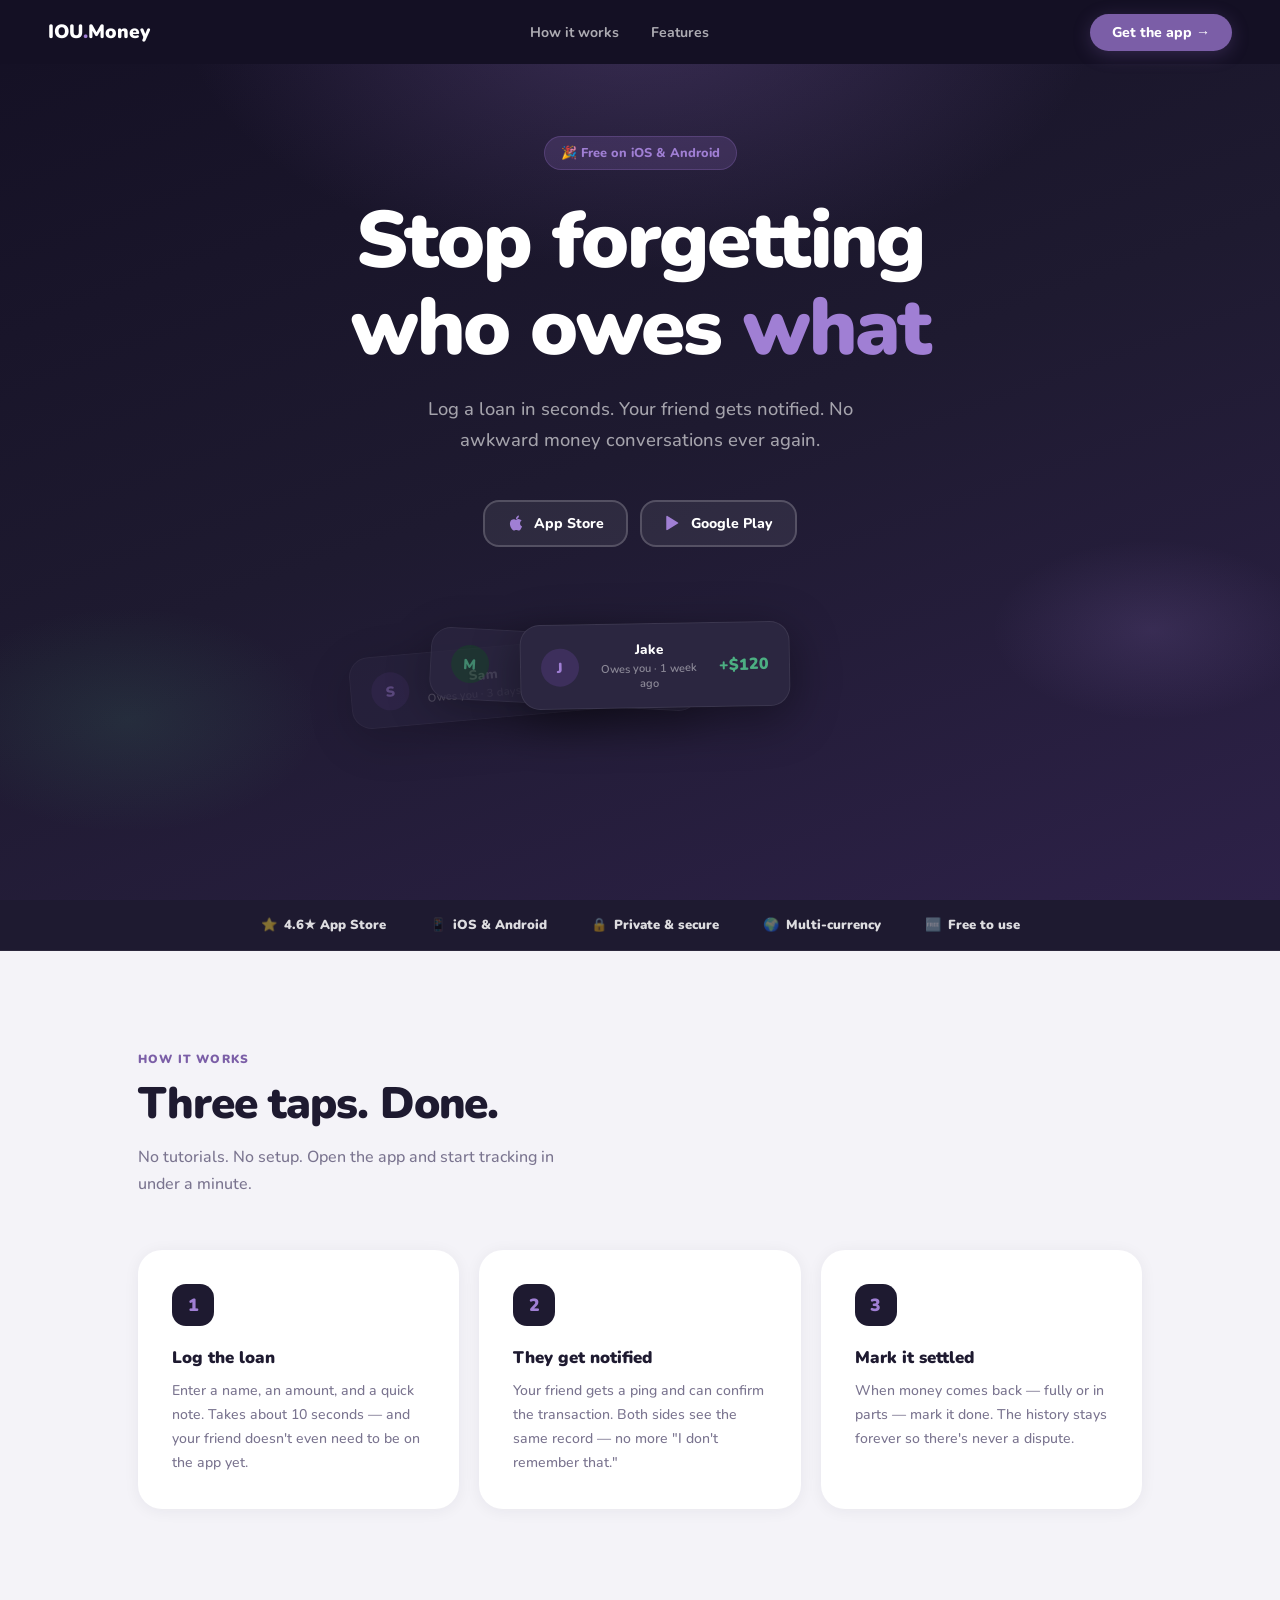
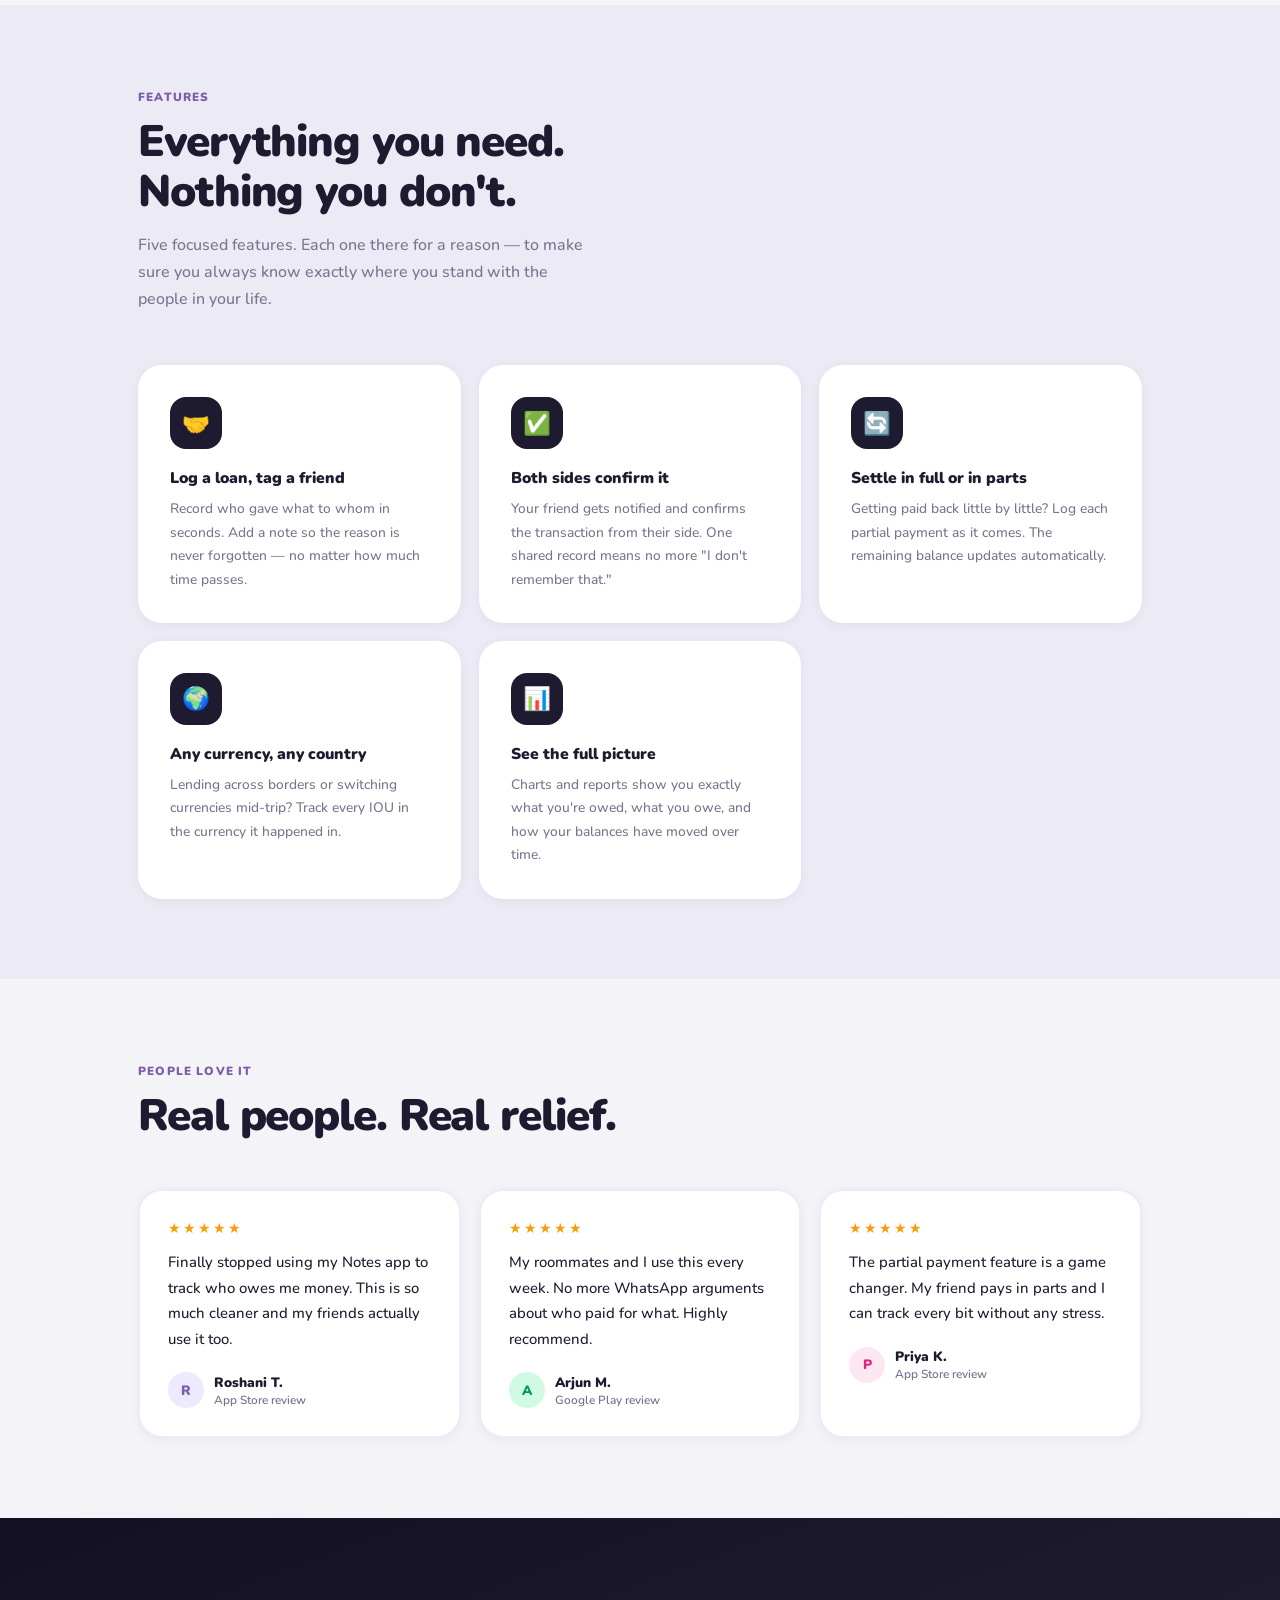
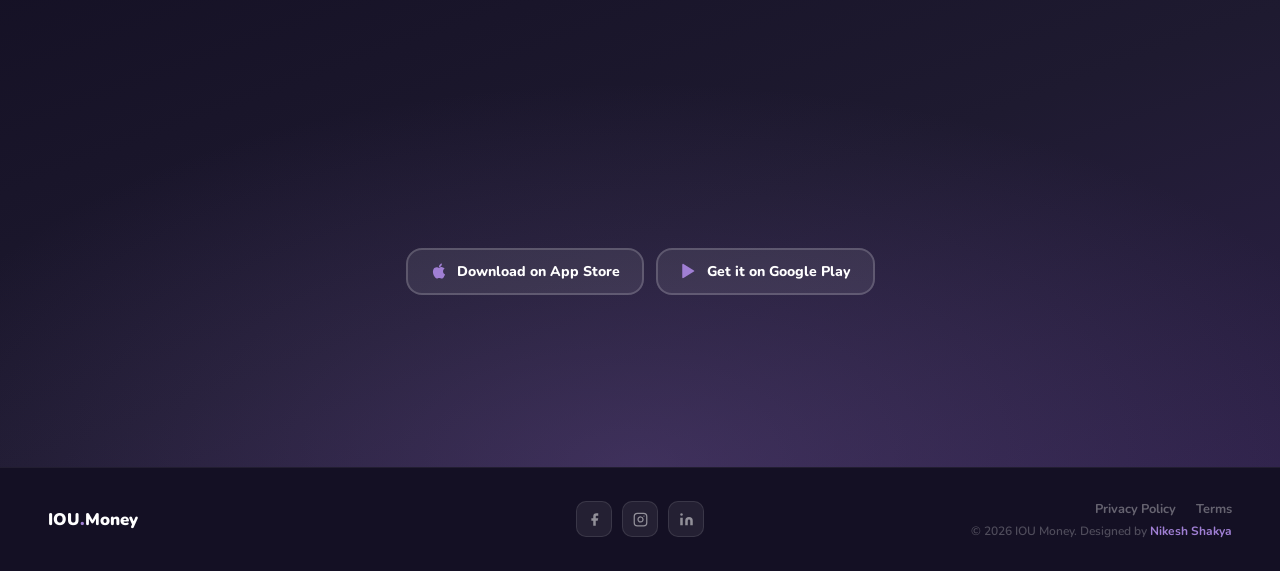
==== index.html @ eb2a576d "feat: revamped landing page" ====
<!doctype html>
<html lang="en">
  <head>
    <meta charset="UTF-8" />
    <meta name="viewport" content="width=device-width, initial-scale=1.0" />
    <title>IOU Money — Track money between friends, stress-free</title>
    <link rel="preconnect" href="https://fonts.googleapis.com" />
    <link
      href="https://fonts.googleapis.com/css2?family=Nunito:wght@400;500;600;700;800;900&display=swap"
      rel="stylesheet"
    />
    <link rel="stylesheet" href="assets/css/style.css" />
  </head>
  <body>
    <!-- NAV -->
    <nav>
      <a class="nav-logo" href="#">IOU<span>.</span>Money</a>
      <div class="nav-links">
        <a href="#how">How it works</a>
        <a href="#features">Features</a>
      </div>
      <a
        class="nav-cta"
        href="https://apps.apple.com/np/app/iou-money/id1557082693"
        >Get the app →</a
      >
    </nav>

    <!-- HERO -->
    <section class="hero">
      <div class="hero-badge">🎉 Free on iOS &amp; Android</div>
      <h1>Stop forgetting<br />who owes <span class="highlight">what</span></h1>
      <p class="hero-sub">
        Log a loan in seconds. Your friend gets notified. No awkward money
        conversations ever again.
      </p>
      <div class="store-badges">
        <a
          class="store-badge"
          href="https://apps.apple.com/np/app/iou-money/id1557082693"
          target="_blank"
        >
          <svg viewBox="0 0 24 24" fill="currentColor">
            <path
              d="M18.71 19.5c-.83 1.24-1.71 2.45-3.05 2.47-1.34.03-1.77-.79-3.29-.79-1.53 0-2 .77-3.27.82-1.31.05-2.3-1.32-3.14-2.53C4.25 17 2.94 12.45 4.7 9.39c.87-1.52 2.43-2.48 4.12-2.51 1.28-.02 2.5.87 3.29.87.78 0 2.26-1.07 3.8-.91.65.03 2.47.26 3.64 1.98-.09.06-2.17 1.28-2.15 3.81.03 3.02 2.65 4.03 2.68 4.04-.03.07-.42 1.44-1.38 2.83M13 3.5c.73-.83 1.94-1.46 2.94-1.5.13 1.17-.34 2.35-1.04 3.19-.69.85-1.83 1.51-2.95 1.42-.15-1.15.41-2.35 1.05-3.11z"
            />
          </svg>
          App Store
        </a>
        <a
          class="store-badge"
          href="https://play.google.com/store/apps/details?id=com.ioumoney.app"
          target="_blank"
        >
          <svg viewBox="0 0 24 24" fill="currentColor">
            <path
              d="M3 20.5v-17c0-.83.94-1.3 1.6-.8l14 8.5c.6.37.6 1.23 0 1.6l-14 8.5c-.66.5-1.6.03-1.6-.8z"
            />
          </svg>
          Google Play
        </a>
      </div>
      <div class="hero-cards">
        <div class="iou-card">
          <div class="c-avatar" style="background: #3d2f5c; color: #a07fd4">
            S
          </div>
          <div class="c-info">
            <div class="c-name">Sam</div>
            <div class="c-label">Owes you · 3 days ago</div>
          </div>
          <div class="c-amount pos">+$80</div>
        </div>
        <div class="iou-card">
          <div class="c-avatar" style="background: #1e3d30; color: #4caf82">
            M
          </div>
          <div class="c-info">
            <div class="c-name">Maya</div>
            <div class="c-label">You owe · Today</div>
          </div>
          <div class="c-amount neg">−$35</div>
        </div>
        <div class="iou-card">
          <div class="c-avatar" style="background: #3d2f5c; color: #a07fd4">
            J
          </div>
          <div class="c-info">
            <div class="c-name">Jake</div>
            <div class="c-label">Owes you · 1 week ago</div>
          </div>
          <div class="c-amount pos">+$120</div>
        </div>
      </div>
    </section>

    <!-- TRUST BAR -->
    <div class="trust-bar">
      <div class="trust-item">⭐ <strong>4.6★ App Store</strong></div>
      <div class="trust-item">📱 <strong>iOS &amp; Android</strong></div>
      <div class="trust-item">🔒 <strong>Private &amp; secure</strong></div>
      <div class="trust-item">🌍 <strong>Multi-currency</strong></div>
      <div class="trust-item">🆓 <strong>Free to use</strong></div>
    </div>

    <!-- HOW IT WORKS -->
    <section class="section" id="how">
      <p class="tag reveal">How it works</p>
      <h2 class="section-title reveal">Three taps. Done.</h2>
      <p class="section-sub reveal">
        No tutorials. No setup. Open the app and start tracking in under a
        minute.
      </p>
      <div class="steps">
        <div class="step reveal">
          <div class="step-num">1</div>
          <h3>Log the loan</h3>
          <p>
            Enter a name, an amount, and a quick note. Takes about 10 seconds —
            and your friend doesn't even need to be on the app yet.
          </p>
        </div>
        <div class="step reveal">
          <div class="step-num">2</div>
          <h3>They get notified</h3>
          <p>
            Your friend gets a ping and can confirm the transaction. Both sides
            see the same record — no more "I don't remember that."
          </p>
        </div>
        <div class="step reveal">
          <div class="step-num">3</div>
          <h3>Mark it settled</h3>
          <p>
            When money comes back — fully or in parts — mark it done. The
            history stays forever so there's never a dispute.
          </p>
        </div>
      </div>
    </section>

    <!-- FEATURES -->
    <div class="features-bg" id="features">
      <div class="section" style="padding-top: 0; padding-bottom: 0">
        <p class="tag reveal">Features</p>
        <h2 class="section-title reveal">
          Everything you need.<br />Nothing you don't.
        </h2>
        <p class="section-sub reveal">
          Five focused features. Each one there for a reason — to make sure you
          always know exactly where you stand with the people in your life.
        </p>
        <div class="features-grid">
          <div class="feature-card reveal">
            <div class="f-icon">🤝</div>
            <h3>Log a loan, tag a friend</h3>
            <p>
              Record who gave what to whom in seconds. Add a note so the reason
              is never forgotten — no matter how much time passes.
            </p>
          </div>
          <div class="feature-card reveal">
            <div class="f-icon">✅</div>
            <h3>Both sides confirm it</h3>
            <p>
              Your friend gets notified and confirms the transaction from their
              side. One shared record means no more "I don't remember that."
            </p>
          </div>
          <div class="feature-card reveal">
            <div class="f-icon">🔄</div>
            <h3>Settle in full or in parts</h3>
            <p>
              Getting paid back little by little? Log each partial payment as it
              comes. The remaining balance updates automatically.
            </p>
          </div>
          <div class="feature-card reveal">
            <div class="f-icon">🌍</div>
            <h3>Any currency, any country</h3>
            <p>
              Lending across borders or switching currencies mid-trip? Track
              every IOU in the currency it happened in.
            </p>
          </div>
          <div class="feature-card reveal">
            <div class="f-icon">📊</div>
            <h3>See the full picture</h3>
            <p>
              Charts and reports show you exactly what you're owed, what you
              owe, and how your balances have moved over time.
            </p>
          </div>
        </div>
      </div>
    </div>

    <!-- TESTIMONIALS -->
    <div class="proof-bg">
      <div class="section" style="padding-top: 0; padding-bottom: 0">
        <p class="tag reveal">People love it</p>
        <h2 class="section-title reveal">Real people. Real relief.</h2>
        <div class="testimonials">
          <div class="testimonial reveal">
            <div class="stars">★★★★★</div>
            <p>
              Finally stopped using my Notes app to track who owes me money.
              This is so much cleaner and my friends actually use it too.
            </p>
            <div class="t-author">
              <div class="t-avatar" style="background: #ede9fe; color: #7b5ea7">
                R
              </div>
              <div>
                <div class="t-name">Roshani T.</div>
                <div class="t-role">App Store review</div>
              </div>
            </div>
          </div>
          <div class="testimonial reveal">
            <div class="stars">★★★★★</div>
            <p>
              My roommates and I use this every week. No more WhatsApp arguments
              about who paid for what. Highly recommend.
            </p>
            <div class="t-author">
              <div class="t-avatar" style="background: #d1fae5; color: #059669">
                A
              </div>
              <div>
                <div class="t-name">Arjun M.</div>
                <div class="t-role">Google Play review</div>
              </div>
            </div>
          </div>
          <div class="testimonial reveal">
            <div class="stars">★★★★★</div>
            <p>
              The partial payment feature is a game changer. My friend pays in
              parts and I can track every bit without any stress.
            </p>
            <div class="t-author">
              <div class="t-avatar" style="background: #fce7f3; color: #db2777">
                P
              </div>
              <div>
                <div class="t-name">Priya K.</div>
                <div class="t-role">App Store review</div>
              </div>
            </div>
          </div>
        </div>
      </div>
    </div>

    <!-- CTA -->
    <section class="cta-section">
      <div class="cta-inner">
        <h2 class="reveal">Your money.<br />Your memory.</h2>
        <p class="reveal">
          Download free on iPhone and Android.<br />Start tracking in under a
          minute.
        </p>
        <div class="store-badges reveal">
          <a
            class="store-badge"
            href="https://apps.apple.com/np/app/iou-money/id1557082693"
            target="_blank"
          >
            <svg viewBox="0 0 24 24" width="18" height="18" fill="currentColor">
              <path
                d="M18.71 19.5c-.83 1.24-1.71 2.45-3.05 2.47-1.34.03-1.77-.79-3.29-.79-1.53 0-2 .77-3.27.82-1.31.05-2.3-1.32-3.14-2.53C4.25 17 2.94 12.45 4.7 9.39c.87-1.52 2.43-2.48 4.12-2.51 1.28-.02 2.5.87 3.29.87.78 0 2.26-1.07 3.8-.91.65.03 2.47.26 3.64 1.98-.09.06-2.17 1.28-2.15 3.81.03 3.02 2.65 4.03 2.68 4.04-.03.07-.42 1.44-1.38 2.83M13 3.5c.73-.83 1.94-1.46 2.94-1.5.13 1.17-.34 2.35-1.04 3.19-.69.85-1.83 1.51-2.95 1.42-.15-1.15.41-2.35 1.05-3.11z"
              />
            </svg>
            Download on App Store
          </a>
          <a
            class="store-badge"
            href="https://play.google.com/store/apps/details?id=com.ioumoney.app"
            target="_blank"
          >
            <svg viewBox="0 0 24 24" width="18" height="18" fill="currentColor">
              <path
                d="M3 20.5v-17c0-.83.94-1.3 1.6-.8l14 8.5c.6.37.6 1.23 0 1.6l-14 8.5c-.66.5-1.6.03-1.6-.8z"
              />
            </svg>
            Get it on Google Play
          </a>
        </div>
      </div>
    </section>

    <!-- FOOTER -->
    <footer>
      <a class="footer-logo" href="#">IOU<span>.</span>Money</a>
      <div class="footer-socials">
        <a
          href="https://www.facebook.com/iou.money.npl"
          target="_blank"
          aria-label="Facebook"
        >
          <svg viewBox="0 0 24 24" fill="currentColor">
            <path
              d="M18 2h-3a5 5 0 0 0-5 5v3H7v4h3v8h4v-8h3l1-4h-4V7a1 1 0 0 1 1-1h3z"
            />
          </svg>
        </a>
        <a
          href="https://www.instagram.com/iou.money/"
          target="_blank"
          aria-label="Instagram"
        >
          <svg
            viewBox="0 0 24 24"
            fill="none"
            stroke="currentColor"
            stroke-width="2"
            stroke-linecap="round"
            stroke-linejoin="round"
          >
            <rect x="2" y="2" width="20" height="20" rx="5" ry="5" />
            <path d="M16 11.37A4 4 0 1 1 12.63 8 4 4 0 0 1 16 11.37z" />
            <line x1="17.5" y1="6.5" x2="17.51" y2="6.5" />
          </svg>
        </a>
        <a
          href="https://www.linkedin.com/company/iou-money"
          target="_blank"
          aria-label="LinkedIn"
        >
          <svg viewBox="0 0 24 24" fill="currentColor">
            <path
              d="M16 8a6 6 0 0 1 6 6v7h-4v-7a2 2 0 0 0-2-2 2 2 0 0 0-2 2v7h-4v-7a6 6 0 0 1 6-6zM2 9h4v12H2z"
            />
            <circle cx="4" cy="4" r="2" />
          </svg>
        </a>
      </div>
      <div class="footer-right">
        <div class="footer-links">
          <a href="privacy_policy.html">Privacy Policy</a>
          <a href="terms_and_condition.html">Terms</a>
        </div>
        <p class="footer-copy">
          © 2026 IOU Money. Designed by
          <a
            href="https://www.nikeshakya.com.np"
            target="_blank"
            style="color: var(--purple-light); font-weight: 700"
            >Nikesh Shakya</a
          >
        </p>
      </div>
    </footer>

    <script>
      const io = new IntersectionObserver(
        (entries) => {
          entries.forEach((e, i) => {
            if (e.isIntersecting)
              setTimeout(() => e.target.classList.add("visible"), i * 55);
          });
        },
        { threshold: 0.08 },
      );
      document.querySelectorAll(".reveal").forEach((el) => io.observe(el));
    </script>
  </body>
</html>
---- assets/css/style.css ----
/* ============================================================
   IOU Money — Shared Stylesheet
   https://ioumoney.app
   Designed by Nikesh Shakya (https://www.nikeshakya.com.np)
   ============================================================ */

/* ── RESET & VARIABLES ── */
*,
*::before,
*::after {
  box-sizing: border-box;
  margin: 0;
  padding: 0;
}

:root {
  --navy: #2b2640;
  --navy2: #1e1a30;
  --navy3: #141024;
  --purple: #7b5ea7;
  --purple-light: #a07fd4;
  --purple-glow: rgba(123, 94, 167, 0.3);
  --accent-green: #4caf82;
  --accent-red: #e05c6a;
  --bg: #f4f3f8;
  --surface: #eceaf4;
  --card: #ffffff;
  --ink: #1e1a30;
  --muted: #7a748f;
  --border: rgba(123, 94, 167, 0.15);
}

html {
  scroll-behavior: smooth;
}

body {
  font-family: "Nunito", sans-serif;
  background: var(--bg);
  color: var(--ink);
  overflow-x: hidden;
}

/* ── TYPOGRAPHY GLOBALS ── */
a {
  color: var(--purple);
  font-weight: 700;
  text-decoration: none;
}
a:hover {
  color: var(--purple-light);
}

/* ── NAV ── */
nav {
  position: fixed;
  top: 0;
  left: 0;
  right: 0;
  z-index: 100;
  display: flex;
  align-items: center;
  justify-content: space-between;
  padding: 0 48px;
  height: 64px;
  background: var(--navy3);
}
.nav-logo {
  font-weight: 900;
  font-size: 1.2rem;
  color: #fff;
  text-decoration: none;
}
.nav-logo span {
  color: var(--purple-light);
}
.nav-links {
  display: flex;
  gap: 32px;
}
.nav-links a {
  font-size: 0.88rem;
  font-weight: 700;
  color: rgba(255, 255, 255, 0.65);
  text-decoration: none;
  transition: color 0.2s;
}
.nav-links a:hover {
  color: #fff;
}
.nav-cta {
  background: var(--purple);
  color: #fff;
  padding: 9px 22px;
  border-radius: 100px;
  font-size: 0.88rem;
  font-weight: 800;
  text-decoration: none;
  box-shadow: 0 4px 18px var(--purple-glow);
  transition:
    background 0.2s,
    transform 0.15s;
}
.nav-cta:hover {
  background: var(--purple-light);
  transform: translateY(-1px);
}

/* Legal pages: static nav + back link */
nav.nav-static {
  position: static;
}
.nav-back {
  font-size: 0.85rem;
  font-weight: 700;
  color: rgba(255, 255, 255, 0.55);
  text-decoration: none;
  display: flex;
  align-items: center;
  gap: 6px;
  transition: color 0.2s;
}
.nav-back:hover {
  color: var(--purple-light);
}

/* ── HERO (landing) ── */
.hero {
  background: linear-gradient(
    160deg,
    var(--navy3) 0%,
    var(--navy2) 50%,
    #2d2148 100%
  );
  min-height: 100vh;
  display: flex;
  flex-direction: column;
  justify-content: center;
  align-items: center;
  text-align: center;
  padding: 130px 24px 80px;
  position: relative;
  overflow: hidden;
}
.hero::before {
  content: "";
  position: absolute;
  inset: 0;
  background:
    radial-gradient(
      ellipse 60% 50% at 50% 0%,
      rgba(123, 94, 167, 0.35) 0%,
      transparent 60%
    ),
    radial-gradient(
      ellipse 30% 25% at 10% 80%,
      rgba(76, 175, 130, 0.12) 0%,
      transparent 50%
    ),
    radial-gradient(
      ellipse 25% 20% at 90% 70%,
      rgba(160, 127, 212, 0.15) 0%,
      transparent 50%
    );
  pointer-events: none;
}

.hero-badge {
  display: inline-flex;
  align-items: center;
  gap: 8px;
  background: rgba(123, 94, 167, 0.25);
  color: var(--purple-light);
  border: 1px solid rgba(123, 94, 167, 0.4);
  font-size: 0.8rem;
  font-weight: 800;
  padding: 7px 16px;
  border-radius: 100px;
  margin-bottom: 28px;
  animation: fadeUp 0.5s ease both;
}

.hero h1 {
  font-weight: 900;
  color: #fff;
  font-size: clamp(2.8rem, 7vw, 5rem);
  line-height: 1.08;
  letter-spacing: -0.025em;
  max-width: 780px;
  margin-bottom: 22px;
  animation: fadeUp 0.5s 0.08s ease both;
}
.hero h1 .highlight {
  color: var(--purple-light);
  position: relative;
  display: inline-block;
}

.hero-sub {
  font-size: clamp(1rem, 2vw, 1.15rem);
  color: rgba(255, 255, 255, 0.6);
  font-weight: 500;
  max-width: 460px;
  line-height: 1.7;
  margin-bottom: 44px;
  animation: fadeUp 0.5s 0.16s ease both;
}

/* ── STORE BADGES ── */
.store-badges {
  display: flex;
  gap: 12px;
  flex-wrap: wrap;
  justify-content: center;
  animation: fadeUp 0.5s 0.24s ease both;
  margin-bottom: 72px;
}
.store-badge {
  display: flex;
  align-items: center;
  gap: 9px;
  border: 2px solid rgba(255, 255, 255, 0.18);
  padding: 12px 22px;
  border-radius: 16px;
  text-decoration: none;
  color: #fff;
  font-size: 0.88rem;
  font-weight: 800;
  background: rgba(255, 255, 255, 0.07);
  backdrop-filter: blur(8px);
  transition:
    border-color 0.2s,
    transform 0.15s,
    background 0.2s;
}
.store-badge:hover {
  border-color: var(--purple-light);
  transform: translateY(-2px);
  background: rgba(123, 94, 167, 0.25);
}
.store-badge svg {
  width: 18px;
  height: 18px;
  color: var(--purple-light);
}

/* ── FLOATING IOU CARDS ── */
.hero-cards {
  animation: fadeUp 0.6s 0.32s ease both;
  position: relative;
  width: 100%;
  max-width: 580px;
  height: 195px;
}
.iou-card {
  position: absolute;
  background: var(--navy);
  border-radius: 20px;
  padding: 16px 20px;
  width: 270px;
  box-shadow: 0 12px 48px rgba(0, 0, 0, 0.4);
  display: flex;
  align-items: center;
  gap: 13px;
  border: 1px solid rgba(255, 255, 255, 0.08);
}
.iou-card:nth-child(1) {
  transform: rotate(-5deg);
  top: 28px;
  left: 0;
  z-index: 1;
  opacity: 0.45;
}
.iou-card:nth-child(2) {
  transform: rotate(3deg);
  top: 14px;
  left: 80px;
  z-index: 2;
  opacity: 0.72;
}
.iou-card:nth-child(3) {
  transform: rotate(-1deg);
  top: 4px;
  left: 170px;
  z-index: 3;
}
.c-avatar {
  width: 38px;
  height: 38px;
  border-radius: 50%;
  display: flex;
  align-items: center;
  justify-content: center;
  font-size: 0.9rem;
  font-weight: 900;
  flex-shrink: 0;
}
.c-info {
  flex: 1;
}
.c-name {
  font-weight: 800;
  font-size: 0.85rem;
  color: #fff;
  margin-bottom: 2px;
}
.c-label {
  font-size: 0.7rem;
  color: rgba(255, 255, 255, 0.45);
  font-weight: 600;
}
.c-amount {
  font-weight: 900;
  font-size: 1rem;
}
.c-amount.pos {
  color: var(--accent-green);
}
.c-amount.neg {
  color: var(--accent-red);
}

/* ── TRUST BAR ── */
.trust-bar {
  background: var(--navy2);
  padding: 16px 48px;
  display: flex;
  align-items: center;
  justify-content: center;
  gap: 44px;
  flex-wrap: wrap;
  border-bottom: 1px solid rgba(255, 255, 255, 0.06);
}
.trust-item {
  display: flex;
  align-items: center;
  gap: 7px;
  font-size: 0.82rem;
  font-weight: 700;
  color: rgba(255, 255, 255, 0.45);
}
.trust-item strong {
  color: rgba(255, 255, 255, 0.85);
  font-weight: 900;
}

/* ── CONTENT SECTIONS ── */
.section {
  padding: 96px 48px;
  max-width: 1100px;
  margin: 0 auto;
}
.tag {
  display: inline-block;
  font-size: 0.74rem;
  font-weight: 900;
  letter-spacing: 0.1em;
  text-transform: uppercase;
  color: var(--purple);
  margin-bottom: 12px;
}
.section-title {
  font-weight: 900;
  font-size: clamp(1.9rem, 4vw, 2.75rem);
  letter-spacing: -0.025em;
  line-height: 1.15;
  margin-bottom: 14px;
  color: var(--ink);
}
.section-sub {
  font-size: 1rem;
  color: var(--muted);
  font-weight: 500;
  max-width: 460px;
  line-height: 1.7;
  margin-bottom: 52px;
}

/* ── HOW IT WORKS STEPS ── */
.steps {
  display: grid;
  grid-template-columns: repeat(auto-fit, minmax(255px, 1fr));
  gap: 20px;
}
.step {
  background: var(--card);
  border-radius: 24px;
  padding: 32px;
  border: 2px solid transparent;
  box-shadow: 0 2px 16px rgba(30, 26, 48, 0.06);
  transition:
    transform 0.2s,
    box-shadow 0.2s,
    border-color 0.2s;
}
.step:hover {
  transform: translateY(-5px);
  box-shadow: 0 20px 48px var(--purple-glow);
  border-color: rgba(123, 94, 167, 0.2);
}
.step-num {
  width: 42px;
  height: 42px;
  border-radius: 14px;
  background: var(--navy2);
  color: var(--purple-light);
  display: flex;
  align-items: center;
  justify-content: center;
  font-weight: 900;
  font-size: 1.1rem;
  margin-bottom: 20px;
}
.step h3 {
  font-weight: 900;
  font-size: 1.05rem;
  margin-bottom: 10px;
  color: var(--ink);
}
.step p {
  font-size: 0.88rem;
  color: var(--muted);
  line-height: 1.7;
  font-weight: 500;
}

/* ── FEATURES ── */
.features-bg {
  background: var(--surface);
  padding: 80px 0;
}
.features-grid {
  display: grid;
  grid-template-columns: repeat(auto-fit, minmax(300px, 1fr));
  gap: 18px;
}
.feature-card {
  background: var(--card);
  border-radius: 24px;
  padding: 30px;
  border: 2px solid transparent;
  box-shadow: 0 2px 12px rgba(30, 26, 48, 0.05);
  transition:
    transform 0.2s,
    border-color 0.2s,
    box-shadow 0.2s;
}
.feature-card:hover {
  transform: translateY(-4px);
  border-color: rgba(123, 94, 167, 0.2);
  box-shadow: 0 14px 36px var(--purple-glow);
}
.f-icon {
  width: 52px;
  height: 52px;
  border-radius: 16px;
  background: var(--navy2);
  display: flex;
  align-items: center;
  justify-content: center;
  font-size: 1.4rem;
  margin-bottom: 18px;
}
.feature-card h3 {
  font-weight: 900;
  font-size: 0.98rem;
  margin-bottom: 8px;
  color: var(--ink);
}
.feature-card p {
  font-size: 0.86rem;
  color: var(--muted);
  line-height: 1.7;
  font-weight: 500;
}

/* ── TESTIMONIALS ── */
.proof-bg {
  background: var(--bg);
  padding: 80px 0;
}
.testimonials {
  display: grid;
  grid-template-columns: repeat(auto-fit, minmax(280px, 1fr));
  gap: 18px;
  margin-top: 48px;
}
.testimonial {
  background: var(--card);
  border-radius: 24px;
  padding: 28px;
  border: 2px solid rgba(123, 94, 167, 0.12);
  box-shadow: 0 2px 12px rgba(30, 26, 48, 0.05);
}
.stars {
  color: #f59e0b;
  font-size: 0.85rem;
  margin-bottom: 12px;
  letter-spacing: 2px;
}
.testimonial p {
  font-size: 0.93rem;
  line-height: 1.72;
  color: var(--ink);
  font-weight: 500;
  margin-bottom: 20px;
}
.t-author {
  display: flex;
  align-items: center;
  gap: 10px;
}
.t-avatar {
  width: 36px;
  height: 36px;
  border-radius: 50%;
  font-size: 0.85rem;
  font-weight: 900;
  display: flex;
  align-items: center;
  justify-content: center;
}
.t-name {
  font-size: 0.85rem;
  font-weight: 900;
  color: var(--ink);
}
.t-role {
  font-size: 0.74rem;
  color: var(--muted);
  font-weight: 600;
}

/* ── CTA SECTION ── */
.cta-section {
  padding: 100px 48px;
  text-align: center;
  background: linear-gradient(
    160deg,
    var(--navy3) 0%,
    var(--navy2) 55%,
    #2d2148 100%
  );
  color: #fff;
  position: relative;
  overflow: hidden;
}
.cta-section::before {
  content: "";
  position: absolute;
  inset: 0;
  background: radial-gradient(
    ellipse 60% 70% at 50% 100%,
    rgba(123, 94, 167, 0.3),
    transparent
  );
  pointer-events: none;
}
.cta-inner {
  max-width: 580px;
  margin: 0 auto;
  position: relative;
}
.cta-section h2 {
  font-weight: 900;
  font-size: clamp(2rem, 5vw, 3.2rem);
  letter-spacing: -0.025em;
  line-height: 1.15;
  margin-bottom: 16px;
}
.cta-section p {
  font-size: 1.05rem;
  color: rgba(255, 255, 255, 0.6);
  font-weight: 500;
  margin-bottom: 40px;
  line-height: 1.65;
}
.cta-section .store-badge {
  background: rgba(255, 255, 255, 0.08);
  border-color: rgba(255, 255, 255, 0.18);
  color: #fff;
}
.cta-section .store-badge svg {
  color: var(--purple-light);
}
.cta-section .store-badge:hover {
  background: rgba(123, 94, 167, 0.3);
  border-color: var(--purple-light);
  box-shadow: none;
}

/* ── FOOTER ── */
footer {
  background: var(--navy3);
  padding: 32px 48px;
  display: grid;
  grid-template-columns: 1fr auto 1fr;
  align-items: center;
  gap: 20px;
  border-top: 1px solid rgba(255, 255, 255, 0.06);
}
.footer-logo {
  font-weight: 900;
  font-size: 1.05rem;
  text-decoration: none;
  color: #fff;
}
.footer-logo span {
  color: var(--purple-light);
}
.footer-socials {
  display: flex;
  gap: 10px;
  justify-content: center;
}
.footer-socials a {
  width: 36px;
  height: 36px;
  border-radius: 10px;
  background: rgba(255, 255, 255, 0.07);
  border: 1px solid rgba(255, 255, 255, 0.1);
  display: flex;
  align-items: center;
  justify-content: center;
  color: rgba(255, 255, 255, 0.5);
  text-decoration: none;
  transition:
    background 0.2s,
    color 0.2s,
    border-color 0.2s;
}
.footer-socials a:hover {
  background: var(--purple);
  border-color: var(--purple);
  color: #fff;
}
.footer-socials svg {
  width: 15px;
  height: 15px;
}
.footer-right {
  display: flex;
  flex-direction: column;
  align-items: flex-end;
  gap: 5px;
}
.footer-links {
  display: flex;
  gap: 20px;
}
.footer-links a {
  font-size: 0.8rem;
  color: rgba(255, 255, 255, 0.35);
  font-weight: 700;
  text-decoration: none;
  transition: color 0.2s;
}
.footer-links a:hover {
  color: var(--purple-light);
}
.footer-copy {
  font-size: 0.75rem;
  color: rgba(255, 255, 255, 0.25);
  font-weight: 600;
}

/* ── LEGAL PAGES ── */
.hero-bar {
  background: linear-gradient(
    160deg,
    var(--navy3) 0%,
    var(--navy2) 60%,
    #2d2148 100%
  );
  padding: 80px 48px 56px;
  text-align: center;
}
.hero-bar h1 {
  font-weight: 900;
  font-size: clamp(1.8rem, 4vw, 2.8rem);
  color: #fff;
  letter-spacing: -0.02em;
  margin-bottom: 10px;
}
.hero-bar p {
  font-size: 0.9rem;
  color: rgba(255, 255, 255, 0.45);
  font-weight: 600;
}

.content {
  max-width: 760px;
  margin: 0 auto;
  padding: 56px 48px 80px;
}

.card {
  background: var(--card);
  border-radius: 20px;
  padding: 40px;
  border: 1px solid var(--border);
  box-shadow: 0 2px 16px rgba(30, 26, 48, 0.06);
  margin-bottom: 20px;
}
.card h2 {
  font-weight: 900;
  font-size: 1.1rem;
  color: var(--ink);
  margin-bottom: 14px;
  display: flex;
  align-items: center;
  gap: 10px;
}
.card h2 .num {
  width: 28px;
  height: 28px;
  border-radius: 8px;
  background: var(--navy2);
  color: var(--purple-light);
  display: flex;
  align-items: center;
  justify-content: center;
  font-size: 0.78rem;
  font-weight: 900;
  flex-shrink: 0;
}
.card p {
  font-size: 0.93rem;
  color: var(--muted);
  line-height: 1.8;
  font-weight: 500;
  margin-bottom: 12px;
}
.card p:last-child {
  margin-bottom: 0;
}
.card ul {
  padding-left: 20px;
  margin-bottom: 12px;
}
.card ul li {
  font-size: 0.93rem;
  color: var(--muted);
  line-height: 1.8;
  font-weight: 500;
  margin-bottom: 4px;
}

.intro-card {
  background: var(--navy2);
  border-radius: 20px;
  padding: 32px 40px;
  margin-bottom: 20px;
}
.intro-card p {
  color: rgba(255, 255, 255, 0.6);
  font-size: 0.93rem;
  line-height: 1.8;
  font-weight: 500;
  margin-bottom: 0;
}
.intro-card strong {
  color: var(--purple-light);
}

/* ── ANIMATIONS ── */
@keyframes fadeUp {
  from {
    opacity: 0;
    transform: translateY(22px);
  }
  to {
    opacity: 1;
    transform: translateY(0);
  }
}
.reveal {
  opacity: 0;
  transform: translateY(22px);
  transition:
    opacity 0.55s ease,
    transform 0.55s ease;
}
.reveal.visible {
  opacity: 1;
  transform: translateY(0);
}

/* ── RESPONSIVE ── */
@media (max-width: 640px) {
  nav {
    padding: 0 20px;
  }
  .nav-links {
    display: none;
  }
  .hero-bar {
    padding: 48px 20px 36px;
  }
  .section {
    padding: 60px 20px;
  }
  .trust-bar {
    padding: 14px 20px;
    gap: 20px;
  }
  .features-bg,
  .proof-bg {
    padding: 60px 0;
  }
  .cta-section {
    padding: 64px 20px;
  }
  .content {
    padding: 32px 20px 60px;
  }
  .card,
  .intro-card {
    padding: 24px;
  }
  .hero-cards {
    display: none;
  }
  footer {
    padding: 24px 20px;
    grid-template-columns: 1fr;
    gap: 16px;
  }
  .footer-right {
    align-items: flex-start;
  }
  .footer-socials {
    justify-content: flex-start;
  }
}
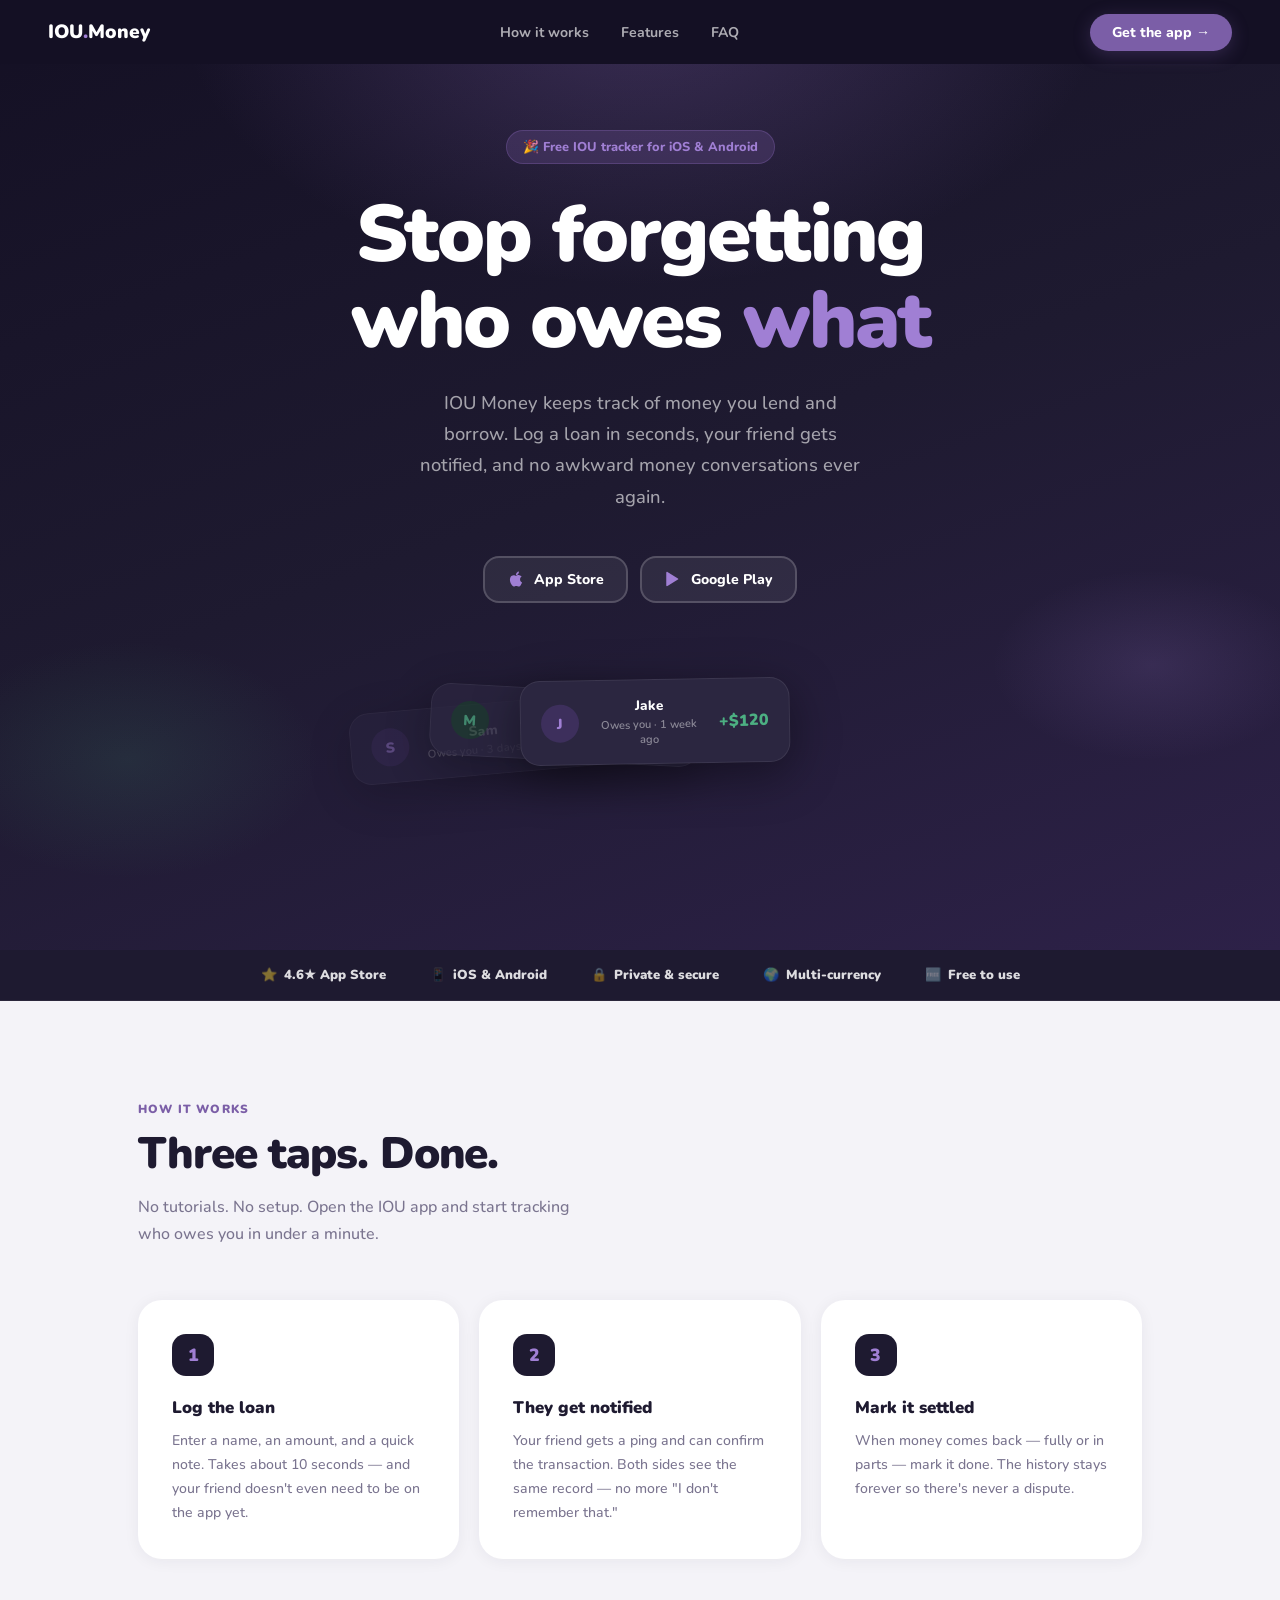
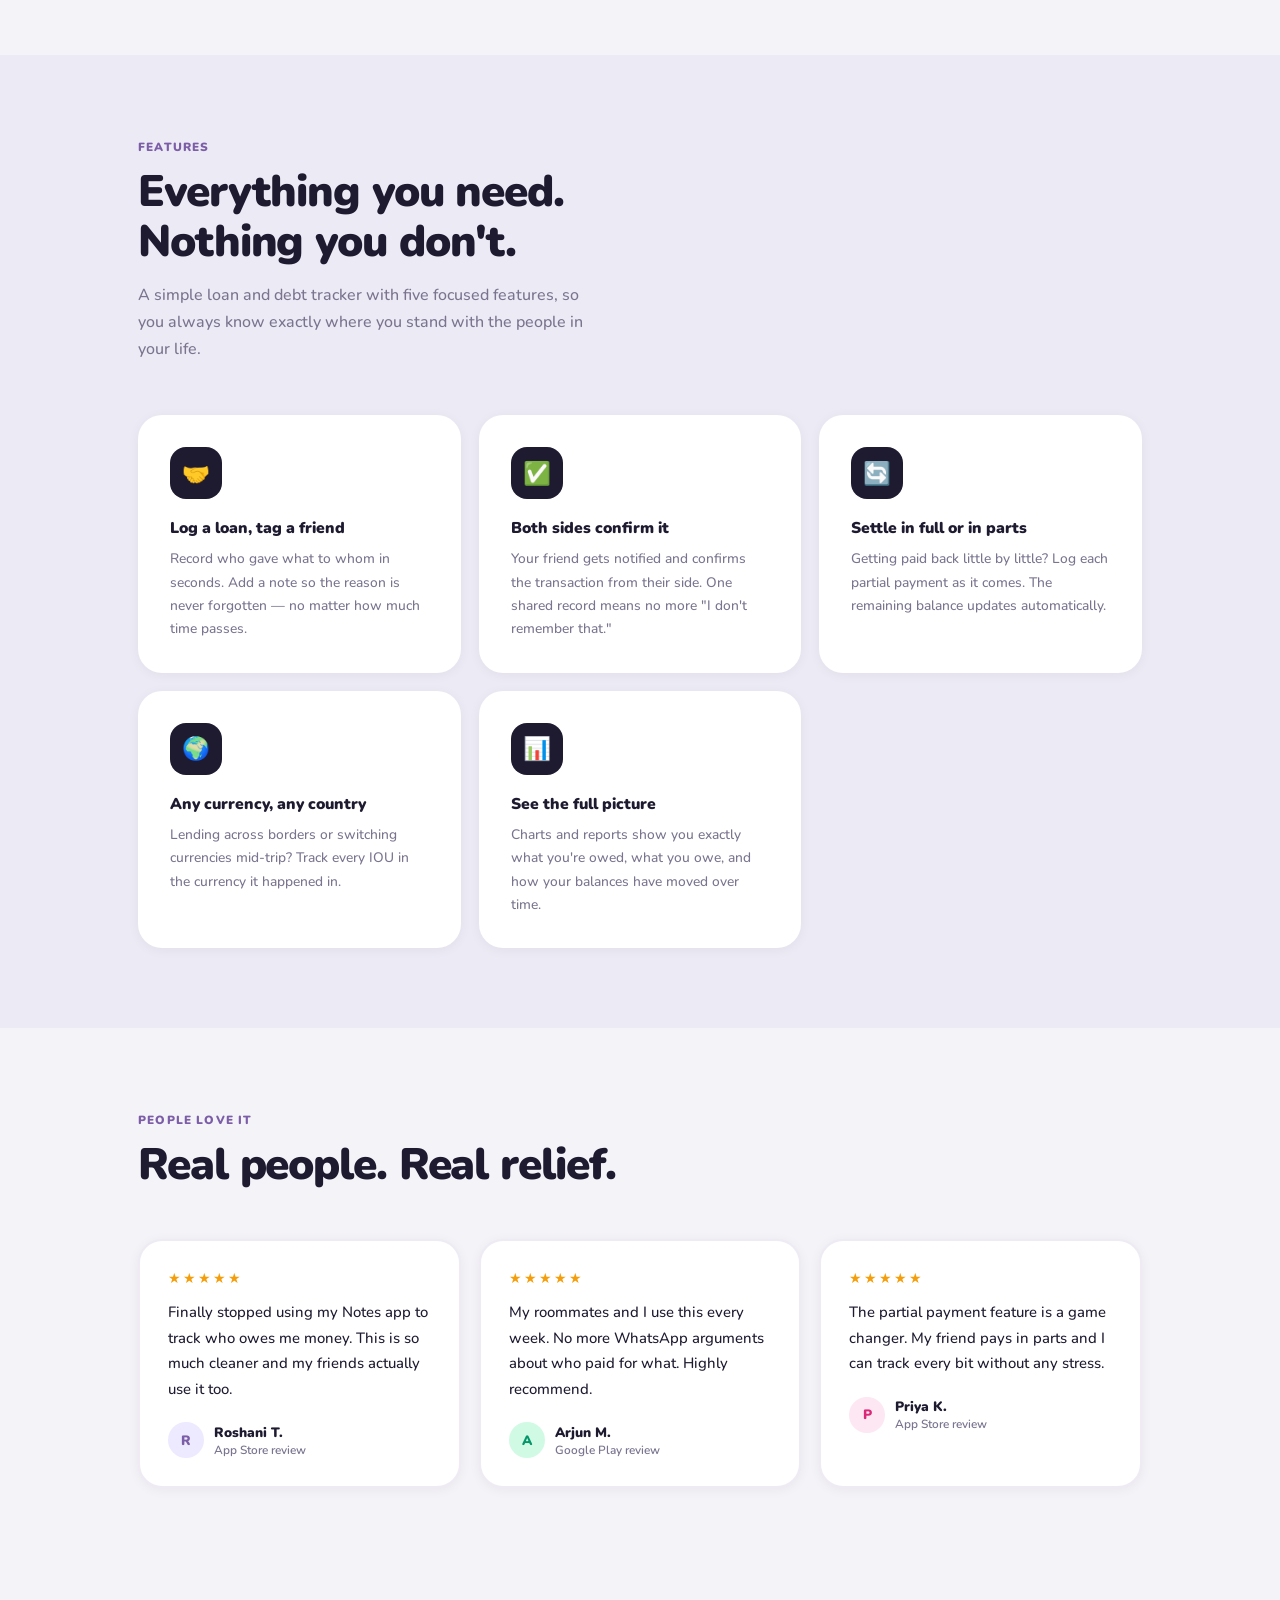
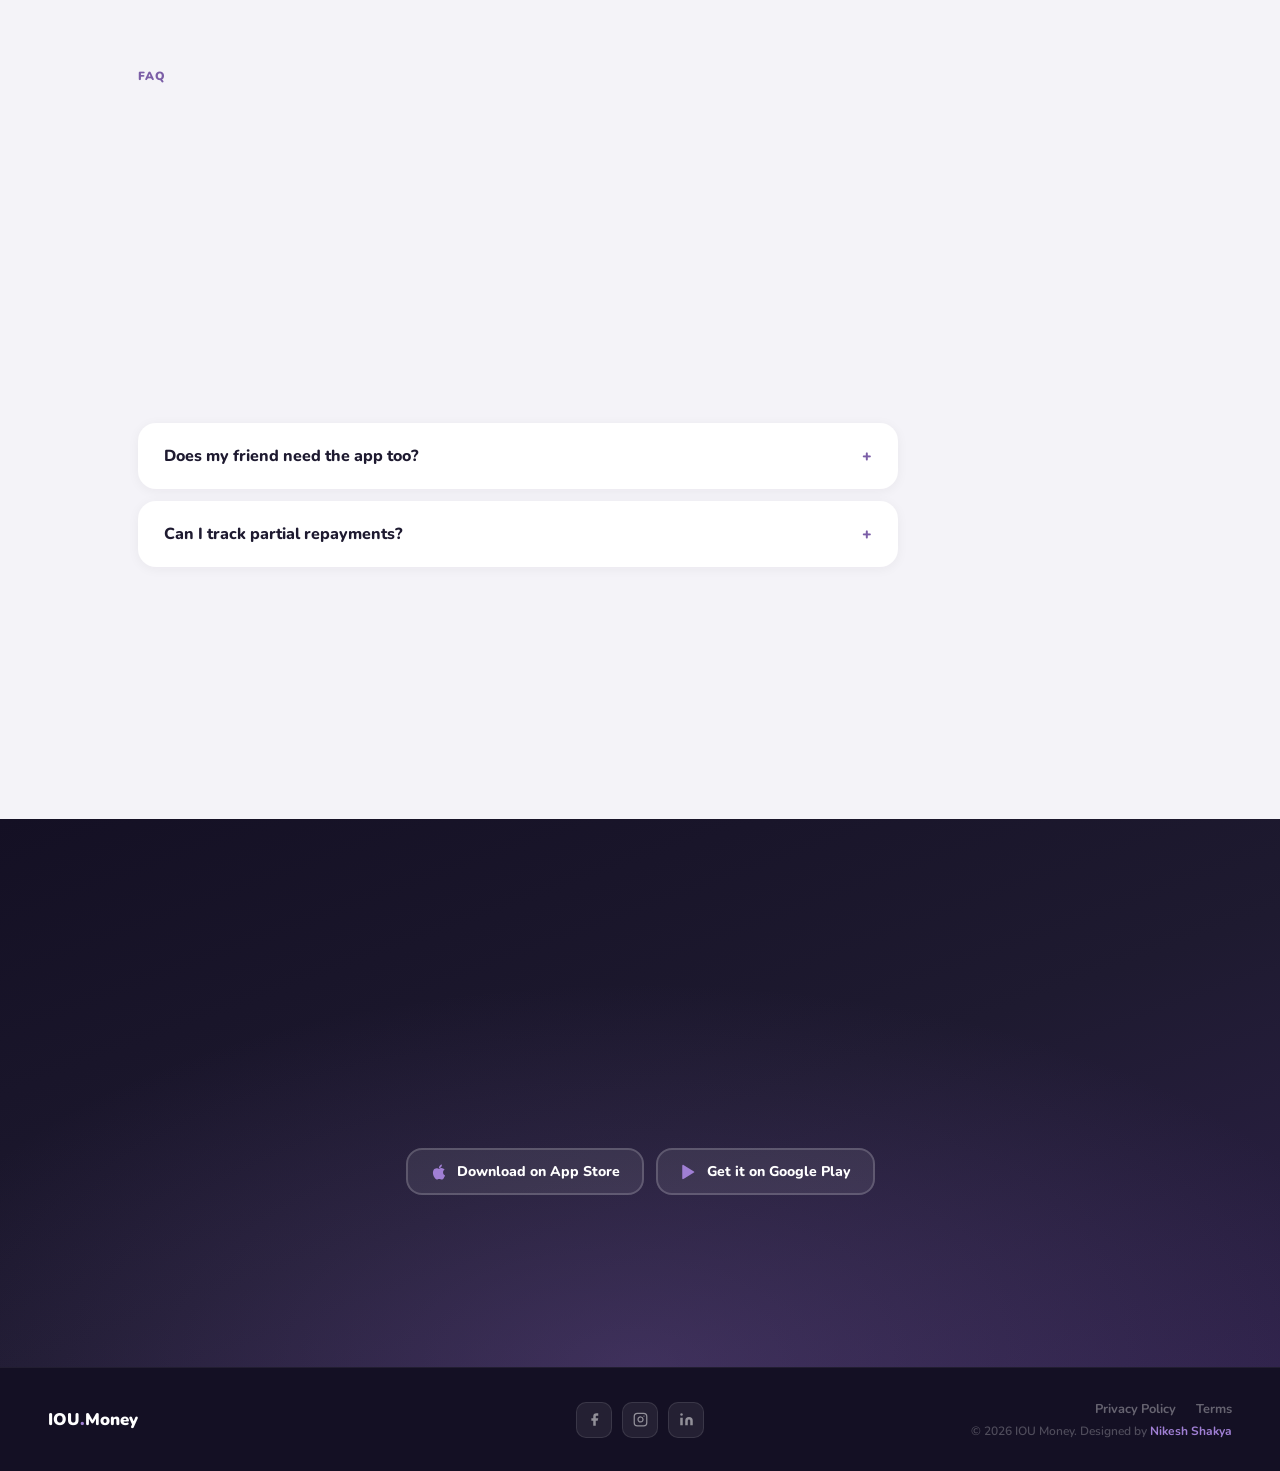
==== commit 6b1983e4: "SEO: metadata, schema, FAQ, robots.txt, sitemap; remove template leftovers Co-Authored-By: Claude Op" ====
--- a/index.html
+++ b/index.html
@@ -1,369 +1,552 @@
-<!doctype html>
-<html lang="en">
-  <head>
-    <meta charset="UTF-8" />
-    <meta name="viewport" content="width=device-width, initial-scale=1.0" />
-    <title>IOU Money — Track money between friends, stress-free</title>
-    <link rel="preconnect" href="https://fonts.googleapis.com" />
-    <link
-      href="https://fonts.googleapis.com/css2?family=Nunito:wght@400;500;600;700;800;900&display=swap"
-      rel="stylesheet"
-    />
-    <link rel="stylesheet" href="assets/css/style.css" />
-  </head>
-  <body>
-    <!-- NAV -->
-    <nav>
-      <a class="nav-logo" href="#">IOU<span>.</span>Money</a>
-      <div class="nav-links">
-        <a href="#how">How it works</a>
-        <a href="#features">Features</a>
-      </div>
-      <a
-        class="nav-cta"
-        href="https://apps.apple.com/np/app/iou-money/id1557082693"
-        >Get the app →</a
-      >
-    </nav>
-
-    <!-- HERO -->
-    <section class="hero">
-      <div class="hero-badge">🎉 Free on iOS &amp; Android</div>
-      <h1>Stop forgetting<br />who owes <span class="highlight">what</span></h1>
-      <p class="hero-sub">
-        Log a loan in seconds. Your friend gets notified. No awkward money
-        conversations ever again.
-      </p>
-      <div class="store-badges">
-        <a
-          class="store-badge"
-          href="https://apps.apple.com/np/app/iou-money/id1557082693"
-          target="_blank"
-        >
-          <svg viewBox="0 0 24 24" fill="currentColor">
-            <path
-              d="M18.71 19.5c-.83 1.24-1.71 2.45-3.05 2.47-1.34.03-1.77-.79-3.29-.79-1.53 0-2 .77-3.27.82-1.31.05-2.3-1.32-3.14-2.53C4.25 17 2.94 12.45 4.7 9.39c.87-1.52 2.43-2.48 4.12-2.51 1.28-.02 2.5.87 3.29.87.78 0 2.26-1.07 3.8-.91.65.03 2.47.26 3.64 1.98-.09.06-2.17 1.28-2.15 3.81.03 3.02 2.65 4.03 2.68 4.04-.03.07-.42 1.44-1.38 2.83M13 3.5c.73-.83 1.94-1.46 2.94-1.5.13 1.17-.34 2.35-1.04 3.19-.69.85-1.83 1.51-2.95 1.42-.15-1.15.41-2.35 1.05-3.11z"
-            />
-          </svg>
-          App Store
-        </a>
-        <a
-          class="store-badge"
-          href="https://play.google.com/store/apps/details?id=com.ioumoney.app"
-          target="_blank"
-        >
-          <svg viewBox="0 0 24 24" fill="currentColor">
-            <path
-              d="M3 20.5v-17c0-.83.94-1.3 1.6-.8l14 8.5c.6.37.6 1.23 0 1.6l-14 8.5c-.66.5-1.6.03-1.6-.8z"
-            />
-          </svg>
-          Google Play
-        </a>
-      </div>
-      <div class="hero-cards">
-        <div class="iou-card">
-          <div class="c-avatar" style="background: #3d2f5c; color: #a07fd4">
-            S
-          </div>
-          <div class="c-info">
-            <div class="c-name">Sam</div>
-            <div class="c-label">Owes you · 3 days ago</div>
-          </div>
-          <div class="c-amount pos">+$80</div>
-        </div>
-        <div class="iou-card">
-          <div class="c-avatar" style="background: #1e3d30; color: #4caf82">
-            M
-          </div>
-          <div class="c-info">
-            <div class="c-name">Maya</div>
-            <div class="c-label">You owe · Today</div>
-          </div>
-          <div class="c-amount neg">−$35</div>
-        </div>
-        <div class="iou-card">
-          <div class="c-avatar" style="background: #3d2f5c; color: #a07fd4">
-            J
-          </div>
-          <div class="c-info">
-            <div class="c-name">Jake</div>
-            <div class="c-label">Owes you · 1 week ago</div>
-          </div>
-          <div class="c-amount pos">+$120</div>
-        </div>
-      </div>
-    </section>
-
-    <!-- TRUST BAR -->
-    <div class="trust-bar">
-      <div class="trust-item">⭐ <strong>4.6★ App Store</strong></div>
-      <div class="trust-item">📱 <strong>iOS &amp; Android</strong></div>
-      <div class="trust-item">🔒 <strong>Private &amp; secure</strong></div>
-      <div class="trust-item">🌍 <strong>Multi-currency</strong></div>
-      <div class="trust-item">🆓 <strong>Free to use</strong></div>
-    </div>
-
-    <!-- HOW IT WORKS -->
-    <section class="section" id="how">
-      <p class="tag reveal">How it works</p>
-      <h2 class="section-title reveal">Three taps. Done.</h2>
-      <p class="section-sub reveal">
-        No tutorials. No setup. Open the app and start tracking in under a
-        minute.
-      </p>
-      <div class="steps">
-        <div class="step reveal">
-          <div class="step-num">1</div>
-          <h3>Log the loan</h3>
-          <p>
-            Enter a name, an amount, and a quick note. Takes about 10 seconds —
-            and your friend doesn't even need to be on the app yet.
-          </p>
-        </div>
-        <div class="step reveal">
-          <div class="step-num">2</div>
-          <h3>They get notified</h3>
-          <p>
-            Your friend gets a ping and can confirm the transaction. Both sides
-            see the same record — no more "I don't remember that."
-          </p>
-        </div>
-        <div class="step reveal">
-          <div class="step-num">3</div>
-          <h3>Mark it settled</h3>
-          <p>
-            When money comes back — fully or in parts — mark it done. The
-            history stays forever so there's never a dispute.
-          </p>
-        </div>
-      </div>
-    </section>
-
-    <!-- FEATURES -->
-    <div class="features-bg" id="features">
-      <div class="section" style="padding-top: 0; padding-bottom: 0">
-        <p class="tag reveal">Features</p>
-        <h2 class="section-title reveal">
-          Everything you need.<br />Nothing you don't.
-        </h2>
-        <p class="section-sub reveal">
-          Five focused features. Each one there for a reason — to make sure you
-          always know exactly where you stand with the people in your life.
-        </p>
-        <div class="features-grid">
-          <div class="feature-card reveal">
-            <div class="f-icon">🤝</div>
-            <h3>Log a loan, tag a friend</h3>
-            <p>
-              Record who gave what to whom in seconds. Add a note so the reason
-              is never forgotten — no matter how much time passes.
-            </p>
-          </div>
-          <div class="feature-card reveal">
-            <div class="f-icon">✅</div>
-            <h3>Both sides confirm it</h3>
-            <p>
-              Your friend gets notified and confirms the transaction from their
-              side. One shared record means no more "I don't remember that."
-            </p>
-          </div>
-          <div class="feature-card reveal">
-            <div class="f-icon">🔄</div>
-            <h3>Settle in full or in parts</h3>
-            <p>
-              Getting paid back little by little? Log each partial payment as it
-              comes. The remaining balance updates automatically.
-            </p>
-          </div>
-          <div class="feature-card reveal">
-            <div class="f-icon">🌍</div>
-            <h3>Any currency, any country</h3>
-            <p>
-              Lending across borders or switching currencies mid-trip? Track
-              every IOU in the currency it happened in.
-            </p>
-          </div>
-          <div class="feature-card reveal">
-            <div class="f-icon">📊</div>
-            <h3>See the full picture</h3>
-            <p>
-              Charts and reports show you exactly what you're owed, what you
-              owe, and how your balances have moved over time.
-            </p>
-          </div>
-        </div>
-      </div>
-    </div>
-
-    <!-- TESTIMONIALS -->
-    <div class="proof-bg">
-      <div class="section" style="padding-top: 0; padding-bottom: 0">
-        <p class="tag reveal">People love it</p>
-        <h2 class="section-title reveal">Real people. Real relief.</h2>
-        <div class="testimonials">
-          <div class="testimonial reveal">
-            <div class="stars">★★★★★</div>
-            <p>
-              Finally stopped using my Notes app to track who owes me money.
-              This is so much cleaner and my friends actually use it too.
-            </p>
-            <div class="t-author">
-              <div class="t-avatar" style="background: #ede9fe; color: #7b5ea7">
-                R
-              </div>
-              <div>
-                <div class="t-name">Roshani T.</div>
-                <div class="t-role">App Store review</div>
-              </div>
-            </div>
-          </div>
-          <div class="testimonial reveal">
-            <div class="stars">★★★★★</div>
-            <p>
-              My roommates and I use this every week. No more WhatsApp arguments
-              about who paid for what. Highly recommend.
-            </p>
-            <div class="t-author">
-              <div class="t-avatar" style="background: #d1fae5; color: #059669">
-                A
-              </div>
-              <div>
-                <div class="t-name">Arjun M.</div>
-                <div class="t-role">Google Play review</div>
-              </div>
-            </div>
-          </div>
-          <div class="testimonial reveal">
-            <div class="stars">★★★★★</div>
-            <p>
-              The partial payment feature is a game changer. My friend pays in
-              parts and I can track every bit without any stress.
-            </p>
-            <div class="t-author">
-              <div class="t-avatar" style="background: #fce7f3; color: #db2777">
-                P
-              </div>
-              <div>
-                <div class="t-name">Priya K.</div>
-                <div class="t-role">App Store review</div>
-              </div>
-            </div>
-          </div>
-        </div>
-      </div>
-    </div>
-
-    <!-- CTA -->
-    <section class="cta-section">
-      <div class="cta-inner">
-        <h2 class="reveal">Your money.<br />Your memory.</h2>
-        <p class="reveal">
-          Download free on iPhone and Android.<br />Start tracking in under a
-          minute.
-        </p>
-        <div class="store-badges reveal">
-          <a
-            class="store-badge"
-            href="https://apps.apple.com/np/app/iou-money/id1557082693"
-            target="_blank"
-          >
-            <svg viewBox="0 0 24 24" width="18" height="18" fill="currentColor">
-              <path
-                d="M18.71 19.5c-.83 1.24-1.71 2.45-3.05 2.47-1.34.03-1.77-.79-3.29-.79-1.53 0-2 .77-3.27.82-1.31.05-2.3-1.32-3.14-2.53C4.25 17 2.94 12.45 4.7 9.39c.87-1.52 2.43-2.48 4.12-2.51 1.28-.02 2.5.87 3.29.87.78 0 2.26-1.07 3.8-.91.65.03 2.47.26 3.64 1.98-.09.06-2.17 1.28-2.15 3.81.03 3.02 2.65 4.03 2.68 4.04-.03.07-.42 1.44-1.38 2.83M13 3.5c.73-.83 1.94-1.46 2.94-1.5.13 1.17-.34 2.35-1.04 3.19-.69.85-1.83 1.51-2.95 1.42-.15-1.15.41-2.35 1.05-3.11z"
-              />
-            </svg>
-            Download on App Store
-          </a>
-          <a
-            class="store-badge"
-            href="https://play.google.com/store/apps/details?id=com.ioumoney.app"
-            target="_blank"
-          >
-            <svg viewBox="0 0 24 24" width="18" height="18" fill="currentColor">
-              <path
-                d="M3 20.5v-17c0-.83.94-1.3 1.6-.8l14 8.5c.6.37.6 1.23 0 1.6l-14 8.5c-.66.5-1.6.03-1.6-.8z"
-              />
-            </svg>
-            Get it on Google Play
-          </a>
-        </div>
-      </div>
-    </section>
-
-    <!-- FOOTER -->
-    <footer>
-      <a class="footer-logo" href="#">IOU<span>.</span>Money</a>
-      <div class="footer-socials">
-        <a
-          href="https://www.facebook.com/iou.money.npl"
-          target="_blank"
-          aria-label="Facebook"
-        >
-          <svg viewBox="0 0 24 24" fill="currentColor">
-            <path
-              d="M18 2h-3a5 5 0 0 0-5 5v3H7v4h3v8h4v-8h3l1-4h-4V7a1 1 0 0 1 1-1h3z"
-            />
-          </svg>
-        </a>
-        <a
-          href="https://www.instagram.com/iou.money/"
-          target="_blank"
-          aria-label="Instagram"
-        >
-          <svg
-            viewBox="0 0 24 24"
-            fill="none"
-            stroke="currentColor"
-            stroke-width="2"
-            stroke-linecap="round"
-            stroke-linejoin="round"
-          >
-            <rect x="2" y="2" width="20" height="20" rx="5" ry="5" />
-            <path d="M16 11.37A4 4 0 1 1 12.63 8 4 4 0 0 1 16 11.37z" />
-            <line x1="17.5" y1="6.5" x2="17.51" y2="6.5" />
-          </svg>
-        </a>
-        <a
-          href="https://www.linkedin.com/company/iou-money"
-          target="_blank"
-          aria-label="LinkedIn"
-        >
-          <svg viewBox="0 0 24 24" fill="currentColor">
-            <path
-              d="M16 8a6 6 0 0 1 6 6v7h-4v-7a2 2 0 0 0-2-2 2 2 0 0 0-2 2v7h-4v-7a6 6 0 0 1 6-6zM2 9h4v12H2z"
-            />
-            <circle cx="4" cy="4" r="2" />
-          </svg>
-        </a>
-      </div>
-      <div class="footer-right">
-        <div class="footer-links">
-          <a href="privacy_policy.html">Privacy Policy</a>
-          <a href="terms_and_condition.html">Terms</a>
-        </div>
-        <p class="footer-copy">
-          © 2026 IOU Money. Designed by
-          <a
-            href="https://www.nikeshakya.com.np"
-            target="_blank"
-            style="color: var(--purple-light); font-weight: 700"
-            >Nikesh Shakya</a
-          >
-        </p>
-      </div>
-    </footer>
-
-    <script>
-      const io = new IntersectionObserver(
-        (entries) => {
-          entries.forEach((e, i) => {
-            if (e.isIntersecting)
-              setTimeout(() => e.target.classList.add("visible"), i * 55);
-          });
-        },
-        { threshold: 0.08 },
-      );
-      document.querySelectorAll(".reveal").forEach((el) => io.observe(el));
-    </script>
-  </body>
-</html>
+<!doctype html>
+<html lang="en">
+  <head>
+    <meta charset="UTF-8" />
+    <meta name="viewport" content="width=device-width, initial-scale=1.0" />
+    <title>IOU Money: Free IOU Tracker for Money You Lend &amp; Borrow</title>
+    <meta
+      name="description"
+      content="Track money you lend and borrow with friends. Log a loan in seconds, get repaid in parts, in any currency. Free IOU tracker for iPhone and Android."
+    />
+    <link rel="canonical" href="https://ioumoney.app/" />
+    <meta name="robots" content="index, follow, max-image-preview:large" />
+    <meta name="theme-color" content="#1e1a30" />
+    <meta name="p:domain_verify" content="87ef94a22097765eff5fac0d06cdc427" />
+    <meta name="apple-itunes-app" content="app-id=1557082693" />
+
+    <link rel="icon" href="/favicon.ico" sizes="any" />
+    <link rel="icon" type="image/png" href="assets/img/favicon.png" />
+    <link rel="apple-touch-icon" href="assets/img/apple-touch-icon.png" />
+
+    <!-- Open Graph / social sharing -->
+    <meta property="og:type" content="website" />
+    <meta property="og:site_name" content="IOU Money" />
+    <meta property="og:url" content="https://ioumoney.app/" />
+    <meta property="og:title" content="IOU Money: Free IOU Tracker for Money You Lend &amp; Borrow" />
+    <meta
+      property="og:description"
+      content="Log a loan in seconds, your friend gets notified, and partial repayments are tracked in any currency. Free on iPhone and Android."
+    />
+    <meta property="og:image" content="https://ioumoney.app/assets/img/og-image.png" />
+    <meta property="og:image:width" content="1200" />
+    <meta property="og:image:height" content="630" />
+    <meta property="og:image:alt" content="IOU Money: stop forgetting who owes what" />
+    <meta name="twitter:card" content="summary_large_image" />
+    <meta name="twitter:title" content="IOU Money: Free IOU Tracker for Money You Lend &amp; Borrow" />
+    <meta
+      name="twitter:description"
+      content="Log a loan in seconds, your friend gets notified, and partial repayments are tracked in any currency."
+    />
+    <meta name="twitter:image" content="https://ioumoney.app/assets/img/og-image.png" />
+
+    <script type="application/ld+json">
+      {
+        "@context": "https://schema.org",
+        "@graph": [
+          {
+            "@type": "Organization",
+            "@id": "https://ioumoney.app/#org",
+            "name": "IOU Money",
+            "url": "https://ioumoney.app/",
+            "logo": "https://ioumoney.app/assets/img/apple-touch-icon.png",
+            "sameAs": [
+              "https://www.facebook.com/iou.money.npl",
+              "https://www.instagram.com/iou.money/",
+              "https://www.linkedin.com/company/iou-money",
+              "https://apps.apple.com/app/id1557082693",
+              "https://play.google.com/store/apps/details?id=com.ioumoney.app"
+            ]
+          },
+          {
+            "@type": "WebSite",
+            "@id": "https://ioumoney.app/#website",
+            "url": "https://ioumoney.app/",
+            "name": "IOU Money",
+            "publisher": { "@id": "https://ioumoney.app/#org" }
+          },
+          {
+            "@type": "MobileApplication",
+            "name": "IOU Money",
+            "description": "IOU tracker app to record money you lend and borrow with friends, confirm each loan from both sides, and log partial repayments in any currency.",
+            "url": "https://ioumoney.app/",
+            "image": "https://ioumoney.app/assets/img/og-image.png",
+            "applicationCategory": "FinanceApplication",
+            "operatingSystem": "iOS, Android",
+            "installUrl": [
+              "https://apps.apple.com/app/id1557082693",
+              "https://play.google.com/store/apps/details?id=com.ioumoney.app"
+            ],
+            "offers": { "@type": "Offer", "price": "0", "priceCurrency": "USD" },
+            "publisher": { "@id": "https://ioumoney.app/#org" }
+          }
+        ]
+      }
+    </script>
+
+    <link rel="preconnect" href="https://fonts.googleapis.com" />
+    <link rel="preconnect" href="https://fonts.gstatic.com" crossorigin />
+    <link
+      href="https://fonts.googleapis.com/css2?family=Nunito:wght@400;500;600;700;800;900&display=swap"
+      rel="stylesheet"
+    />
+    <link rel="stylesheet" href="assets/css/style.css" />
+  </head>
+  <body>
+    <!-- NAV -->
+    <nav>
+      <a class="nav-logo" href="/">IOU<span>.</span>Money</a>
+      <div class="nav-links">
+        <a href="#how">How it works</a>
+        <a href="#features">Features</a>
+        <a href="#faq">FAQ</a>
+      </div>
+      <a
+        class="nav-cta"
+        href="https://apps.apple.com/app/id1557082693"
+        >Get the app →</a
+      >
+    </nav>
+
+    <!-- HERO -->
+    <section class="hero">
+      <div class="hero-badge">🎉 Free IOU tracker for iOS &amp; Android</div>
+      <h1>Stop forgetting<br />who owes <span class="highlight">what</span></h1>
+      <p class="hero-sub">
+        IOU Money keeps track of money you lend and borrow. Log a loan in
+        seconds, your friend gets notified, and no awkward money conversations
+        ever again.
+      </p>
+      <div class="store-badges">
+        <a
+          class="store-badge"
+          href="https://apps.apple.com/app/id1557082693"
+          target="_blank"
+          rel="noopener"
+        >
+          <svg viewBox="0 0 24 24" fill="currentColor">
+            <path
+              d="M18.71 19.5c-.83 1.24-1.71 2.45-3.05 2.47-1.34.03-1.77-.79-3.29-.79-1.53 0-2 .77-3.27.82-1.31.05-2.3-1.32-3.14-2.53C4.25 17 2.94 12.45 4.7 9.39c.87-1.52 2.43-2.48 4.12-2.51 1.28-.02 2.5.87 3.29.87.78 0 2.26-1.07 3.8-.91.65.03 2.47.26 3.64 1.98-.09.06-2.17 1.28-2.15 3.81.03 3.02 2.65 4.03 2.68 4.04-.03.07-.42 1.44-1.38 2.83M13 3.5c.73-.83 1.94-1.46 2.94-1.5.13 1.17-.34 2.35-1.04 3.19-.69.85-1.83 1.51-2.95 1.42-.15-1.15.41-2.35 1.05-3.11z"
+            />
+          </svg>
+          App Store
+        </a>
+        <a
+          class="store-badge"
+          href="https://play.google.com/store/apps/details?id=com.ioumoney.app"
+          target="_blank"
+          rel="noopener"
+        >
+          <svg viewBox="0 0 24 24" fill="currentColor">
+            <path
+              d="M3 20.5v-17c0-.83.94-1.3 1.6-.8l14 8.5c.6.37.6 1.23 0 1.6l-14 8.5c-.66.5-1.6.03-1.6-.8z"
+            />
+          </svg>
+          Google Play
+        </a>
+      </div>
+      <div class="hero-cards">
+        <div class="iou-card">
+          <div class="c-avatar" style="background: #3d2f5c; color: #a07fd4">
+            S
+          </div>
+          <div class="c-info">
+            <div class="c-name">Sam</div>
+            <div class="c-label">Owes you · 3 days ago</div>
+          </div>
+          <div class="c-amount pos">+$80</div>
+        </div>
+        <div class="iou-card">
+          <div class="c-avatar" style="background: #1e3d30; color: #4caf82">
+            M
+          </div>
+          <div class="c-info">
+            <div class="c-name">Maya</div>
+            <div class="c-label">You owe · Today</div>
+          </div>
+          <div class="c-amount neg">−$35</div>
+        </div>
+        <div class="iou-card">
+          <div class="c-avatar" style="background: #3d2f5c; color: #a07fd4">
+            J
+          </div>
+          <div class="c-info">
+            <div class="c-name">Jake</div>
+            <div class="c-label">Owes you · 1 week ago</div>
+          </div>
+          <div class="c-amount pos">+$120</div>
+        </div>
+      </div>
+    </section>
+
+    <!-- TRUST BAR -->
+    <div class="trust-bar">
+      <div class="trust-item">⭐ <strong>4.6★ App Store</strong></div>
+      <div class="trust-item">📱 <strong>iOS &amp; Android</strong></div>
+      <div class="trust-item">🔒 <strong>Private &amp; secure</strong></div>
+      <div class="trust-item">🌍 <strong>Multi-currency</strong></div>
+      <div class="trust-item">🆓 <strong>Free to use</strong></div>
+    </div>
+
+    <!-- HOW IT WORKS -->
+    <section class="section" id="how">
+      <p class="tag reveal">How it works</p>
+      <h2 class="section-title reveal">Three taps. Done.</h2>
+      <p class="section-sub reveal">
+        No tutorials. No setup. Open the IOU app and start tracking who owes
+        you in under a minute.
+      </p>
+      <div class="steps">
+        <div class="step reveal">
+          <div class="step-num">1</div>
+          <h3>Log the loan</h3>
+          <p>
+            Enter a name, an amount, and a quick note. Takes about 10 seconds —
+            and your friend doesn't even need to be on the app yet.
+          </p>
+        </div>
+        <div class="step reveal">
+          <div class="step-num">2</div>
+          <h3>They get notified</h3>
+          <p>
+            Your friend gets a ping and can confirm the transaction. Both sides
+            see the same record — no more "I don't remember that."
+          </p>
+        </div>
+        <div class="step reveal">
+          <div class="step-num">3</div>
+          <h3>Mark it settled</h3>
+          <p>
+            When money comes back — fully or in parts — mark it done. The
+            history stays forever so there's never a dispute.
+          </p>
+        </div>
+      </div>
+    </section>
+
+    <!-- FEATURES -->
+    <div class="features-bg" id="features">
+      <div class="section" style="padding-top: 0; padding-bottom: 0">
+        <p class="tag reveal">Features</p>
+        <h2 class="section-title reveal">
+          Everything you need.<br />Nothing you don't.
+        </h2>
+        <p class="section-sub reveal">
+          A simple loan and debt tracker with five focused features, so you
+          always know exactly where you stand with the people in your life.
+        </p>
+        <div class="features-grid">
+          <div class="feature-card reveal">
+            <div class="f-icon">🤝</div>
+            <h3>Log a loan, tag a friend</h3>
+            <p>
+              Record who gave what to whom in seconds. Add a note so the reason
+              is never forgotten — no matter how much time passes.
+            </p>
+          </div>
+          <div class="feature-card reveal">
+            <div class="f-icon">✅</div>
+            <h3>Both sides confirm it</h3>
+            <p>
+              Your friend gets notified and confirms the transaction from their
+              side. One shared record means no more "I don't remember that."
+            </p>
+          </div>
+          <div class="feature-card reveal">
+            <div class="f-icon">🔄</div>
+            <h3>Settle in full or in parts</h3>
+            <p>
+              Getting paid back little by little? Log each partial payment as it
+              comes. The remaining balance updates automatically.
+            </p>
+          </div>
+          <div class="feature-card reveal">
+            <div class="f-icon">🌍</div>
+            <h3>Any currency, any country</h3>
+            <p>
+              Lending across borders or switching currencies mid-trip? Track
+              every IOU in the currency it happened in.
+            </p>
+          </div>
+          <div class="feature-card reveal">
+            <div class="f-icon">📊</div>
+            <h3>See the full picture</h3>
+            <p>
+              Charts and reports show you exactly what you're owed, what you
+              owe, and how your balances have moved over time.
+            </p>
+          </div>
+        </div>
+      </div>
+    </div>
+
+    <!-- TESTIMONIALS -->
+    <div class="proof-bg">
+      <div class="section" style="padding-top: 0; padding-bottom: 0">
+        <p class="tag reveal">People love it</p>
+        <h2 class="section-title reveal">Real people. Real relief.</h2>
+        <div class="testimonials">
+          <div class="testimonial reveal">
+            <div class="stars">★★★★★</div>
+            <p>
+              Finally stopped using my Notes app to track who owes me money.
+              This is so much cleaner and my friends actually use it too.
+            </p>
+            <div class="t-author">
+              <div class="t-avatar" style="background: #ede9fe; color: #7b5ea7">
+                R
+              </div>
+              <div>
+                <div class="t-name">Roshani T.</div>
+                <div class="t-role">App Store review</div>
+              </div>
+            </div>
+          </div>
+          <div class="testimonial reveal">
+            <div class="stars">★★★★★</div>
+            <p>
+              My roommates and I use this every week. No more WhatsApp arguments
+              about who paid for what. Highly recommend.
+            </p>
+            <div class="t-author">
+              <div class="t-avatar" style="background: #d1fae5; color: #059669">
+                A
+              </div>
+              <div>
+                <div class="t-name">Arjun M.</div>
+                <div class="t-role">Google Play review</div>
+              </div>
+            </div>
+          </div>
+          <div class="testimonial reveal">
+            <div class="stars">★★★★★</div>
+            <p>
+              The partial payment feature is a game changer. My friend pays in
+              parts and I can track every bit without any stress.
+            </p>
+            <div class="t-author">
+              <div class="t-avatar" style="background: #fce7f3; color: #db2777">
+                P
+              </div>
+              <div>
+                <div class="t-name">Priya K.</div>
+                <div class="t-role">App Store review</div>
+              </div>
+            </div>
+          </div>
+        </div>
+      </div>
+    </div>
+
+    <!-- FAQ -->
+    <section class="section" id="faq">
+      <p class="tag reveal">FAQ</p>
+      <h2 class="section-title reveal">Questions about tracking IOUs</h2>
+      <p class="section-sub reveal">
+        Everything you need to know about keeping track of money you lend and
+        borrow with IOU Money.
+      </p>
+      <div class="faq-list">
+          <details class="faq-item reveal">
+            <summary>What is IOU Money?</summary>
+            <p>IOU Money is a free IOU tracker app for iPhone and Android. It keeps a record of money you lend to friends and money you borrow, so you always know who owes what.</p>
+          </details>
+          <details class="faq-item reveal">
+            <summary>Is IOU Money free?</summary>
+            <p>Yes. IOU Money is free to download and use on the App Store and Google Play.</p>
+          </details>
+          <details class="faq-item reveal">
+            <summary>Does my friend need the app too?</summary>
+            <p>No. You can log a loan with someone who isn&#x27;t on IOU Money yet. When they sign up, your past transactions with them sync to their account so both of you see the same record.</p>
+          </details>
+          <details class="faq-item reveal">
+            <summary>Can I track partial repayments?</summary>
+            <p>Yes. If a friend pays you back a little at a time, log each partial payment and the remaining balance updates automatically.</p>
+          </details>
+          <details class="faq-item reveal">
+            <summary>Does it work with different currencies?</summary>
+            <p>Yes. Every IOU can be recorded in the currency it happened in, which helps when you lend money while travelling or to friends abroad.</p>
+          </details>
+          <details class="faq-item reveal">
+            <summary>How is IOU Money different from a bill-splitting app?</summary>
+            <p>Bill-splitting apps divide shared group expenses. IOU Money is built for personal loans: money you lend or borrow between two people, confirmed by both sides, with the full repayment history kept.</p>
+          </details>
+      </div>
+    </section>
+
+    <script type="application/ld+json">
+{
+  "@context": "https://schema.org",
+  "@type": "FAQPage",
+  "mainEntity": [
+    {
+      "@type": "Question",
+      "name": "What is IOU Money?",
+      "acceptedAnswer": {
+        "@type": "Answer",
+        "text": "IOU Money is a free IOU tracker app for iPhone and Android. It keeps a record of money you lend to friends and money you borrow, so you always know who owes what."
+      }
+    },
+    {
+      "@type": "Question",
+      "name": "Is IOU Money free?",
+      "acceptedAnswer": {
+        "@type": "Answer",
+        "text": "Yes. IOU Money is free to download and use on the App Store and Google Play."
+      }
+    },
+    {
+      "@type": "Question",
+      "name": "Does my friend need the app too?",
+      "acceptedAnswer": {
+        "@type": "Answer",
+        "text": "No. You can log a loan with someone who isn't on IOU Money yet. When they sign up, your past transactions with them sync to their account so both of you see the same record."
+      }
+    },
+    {
+      "@type": "Question",
+      "name": "Can I track partial repayments?",
+      "acceptedAnswer": {
+        "@type": "Answer",
+        "text": "Yes. If a friend pays you back a little at a time, log each partial payment and the remaining balance updates automatically."
+      }
+    },
+    {
+      "@type": "Question",
+      "name": "Does it work with different currencies?",
+      "acceptedAnswer": {
+        "@type": "Answer",
+        "text": "Yes. Every IOU can be recorded in the currency it happened in, which helps when you lend money while travelling or to friends abroad."
+      }
+    },
+    {
+      "@type": "Question",
+      "name": "How is IOU Money different from a bill-splitting app?",
+      "acceptedAnswer": {
+        "@type": "Answer",
+        "text": "Bill-splitting apps divide shared group expenses. IOU Money is built for personal loans: money you lend or borrow between two people, confirmed by both sides, with the full repayment history kept."
+      }
+    }
+  ]
+}
+    </script>
+
+    <!-- CTA -->
+    <section class="cta-section">
+      <div class="cta-inner">
+        <h2 class="reveal">Your money.<br />Your memory.</h2>
+        <p class="reveal">
+          Download free on iPhone and Android.<br />Start tracking in under a
+          minute.
+        </p>
+        <div class="store-badges reveal">
+          <a
+            class="store-badge"
+            href="https://apps.apple.com/app/id1557082693"
+            target="_blank"
+            rel="noopener"
+          >
+            <svg viewBox="0 0 24 24" width="18" height="18" fill="currentColor">
+              <path
+                d="M18.71 19.5c-.83 1.24-1.71 2.45-3.05 2.47-1.34.03-1.77-.79-3.29-.79-1.53 0-2 .77-3.27.82-1.31.05-2.3-1.32-3.14-2.53C4.25 17 2.94 12.45 4.7 9.39c.87-1.52 2.43-2.48 4.12-2.51 1.28-.02 2.5.87 3.29.87.78 0 2.26-1.07 3.8-.91.65.03 2.47.26 3.64 1.98-.09.06-2.17 1.28-2.15 3.81.03 3.02 2.65 4.03 2.68 4.04-.03.07-.42 1.44-1.38 2.83M13 3.5c.73-.83 1.94-1.46 2.94-1.5.13 1.17-.34 2.35-1.04 3.19-.69.85-1.83 1.51-2.95 1.42-.15-1.15.41-2.35 1.05-3.11z"
+              />
+            </svg>
+            Download on App Store
+          </a>
+          <a
+            class="store-badge"
+            href="https://play.google.com/store/apps/details?id=com.ioumoney.app"
+            target="_blank"
+            rel="noopener"
+          >
+            <svg viewBox="0 0 24 24" width="18" height="18" fill="currentColor">
+              <path
+                d="M3 20.5v-17c0-.83.94-1.3 1.6-.8l14 8.5c.6.37.6 1.23 0 1.6l-14 8.5c-.66.5-1.6.03-1.6-.8z"
+              />
+            </svg>
+            Get it on Google Play
+          </a>
+        </div>
+      </div>
+    </section>
+
+    <!-- FOOTER -->
+    <footer>
+      <a class="footer-logo" href="/">IOU<span>.</span>Money</a>
+      <div class="footer-socials">
+        <a
+          href="https://www.facebook.com/iou.money.npl"
+          target="_blank"
+          rel="noopener"
+          aria-label="Facebook"
+        >
+          <svg viewBox="0 0 24 24" fill="currentColor">
+            <path
+              d="M18 2h-3a5 5 0 0 0-5 5v3H7v4h3v8h4v-8h3l1-4h-4V7a1 1 0 0 1 1-1h3z"
+            />
+          </svg>
+        </a>
+        <a
+          href="https://www.instagram.com/iou.money/"
+          target="_blank"
+          rel="noopener"
+          aria-label="Instagram"
+        >
+          <svg
+            viewBox="0 0 24 24"
+            fill="none"
+            stroke="currentColor"
+            stroke-width="2"
+            stroke-linecap="round"
+            stroke-linejoin="round"
+          >
+            <rect x="2" y="2" width="20" height="20" rx="5" ry="5" />
+            <path d="M16 11.37A4 4 0 1 1 12.63 8 4 4 0 0 1 16 11.37z" />
+            <line x1="17.5" y1="6.5" x2="17.51" y2="6.5" />
+          </svg>
+        </a>
+        <a
+          href="https://www.linkedin.com/company/iou-money"
+          target="_blank"
+          rel="noopener"
+          aria-label="LinkedIn"
+        >
+          <svg viewBox="0 0 24 24" fill="currentColor">
+            <path
+              d="M16 8a6 6 0 0 1 6 6v7h-4v-7a2 2 0 0 0-2-2 2 2 0 0 0-2 2v7h-4v-7a6 6 0 0 1 6-6zM2 9h4v12H2z"
+            />
+            <circle cx="4" cy="4" r="2" />
+          </svg>
+        </a>
+      </div>
+      <div class="footer-right">
+        <div class="footer-links">
+          <a href="privacy_policy.html">Privacy Policy</a>
+          <a href="terms_and_condition.html">Terms</a>
+        </div>
+        <p class="footer-copy">
+          © 2026 IOU Money. Designed by
+          <a
+            href="https://www.nikeshakya.com.np"
+            target="_blank"
+            rel="noopener"
+            style="color: var(--purple-light); font-weight: 700"
+            >Nikesh Shakya</a
+          >
+        </p>
+      </div>
+    </footer>
+
+    <script>
+      const io = new IntersectionObserver(
+        (entries) => {
+          entries.forEach((e, i) => {
+            if (e.isIntersecting)
+              setTimeout(() => e.target.classList.add("visible"), i * 55);
+          });
+        },
+        { threshold: 0.08 },
+      );
+      document.querySelectorAll(".reveal").forEach((el) => io.observe(el));
+    </script>
+  </body>
+</html>
--- a/assets/css/style.css
+++ b/assets/css/style.css
@@ -786,6 +786,51 @@
   transform: translateY(0);
 }
 
+/* ── FAQ ── */
+.faq-list {
+  display: grid;
+  gap: 12px;
+  max-width: 760px;
+}
+.faq-item {
+  background: var(--card);
+  border-radius: 18px;
+  padding: 20px 24px;
+  box-shadow: 0 2px 12px rgba(30, 26, 48, 0.05);
+  border: 2px solid transparent;
+}
+.faq-item[open] {
+  border-color: rgba(123, 94, 167, 0.2);
+}
+.faq-item summary {
+  font-weight: 800;
+  font-size: 1rem;
+  color: var(--ink);
+  cursor: pointer;
+  list-style: none;
+  display: flex;
+  justify-content: space-between;
+  gap: 16px;
+}
+.faq-item summary::-webkit-details-marker {
+  display: none;
+}
+.faq-item summary::after {
+  content: "+";
+  color: var(--purple);
+  font-weight: 900;
+}
+.faq-item[open] summary::after {
+  content: "−";
+}
+.faq-item p {
+  margin-top: 12px;
+  font-size: 0.9rem;
+  color: var(--muted);
+  line-height: 1.7;
+  font-weight: 500;
+}
+
 /* ── RESPONSIVE ── */
 @media (max-width: 640px) {
   nav {
